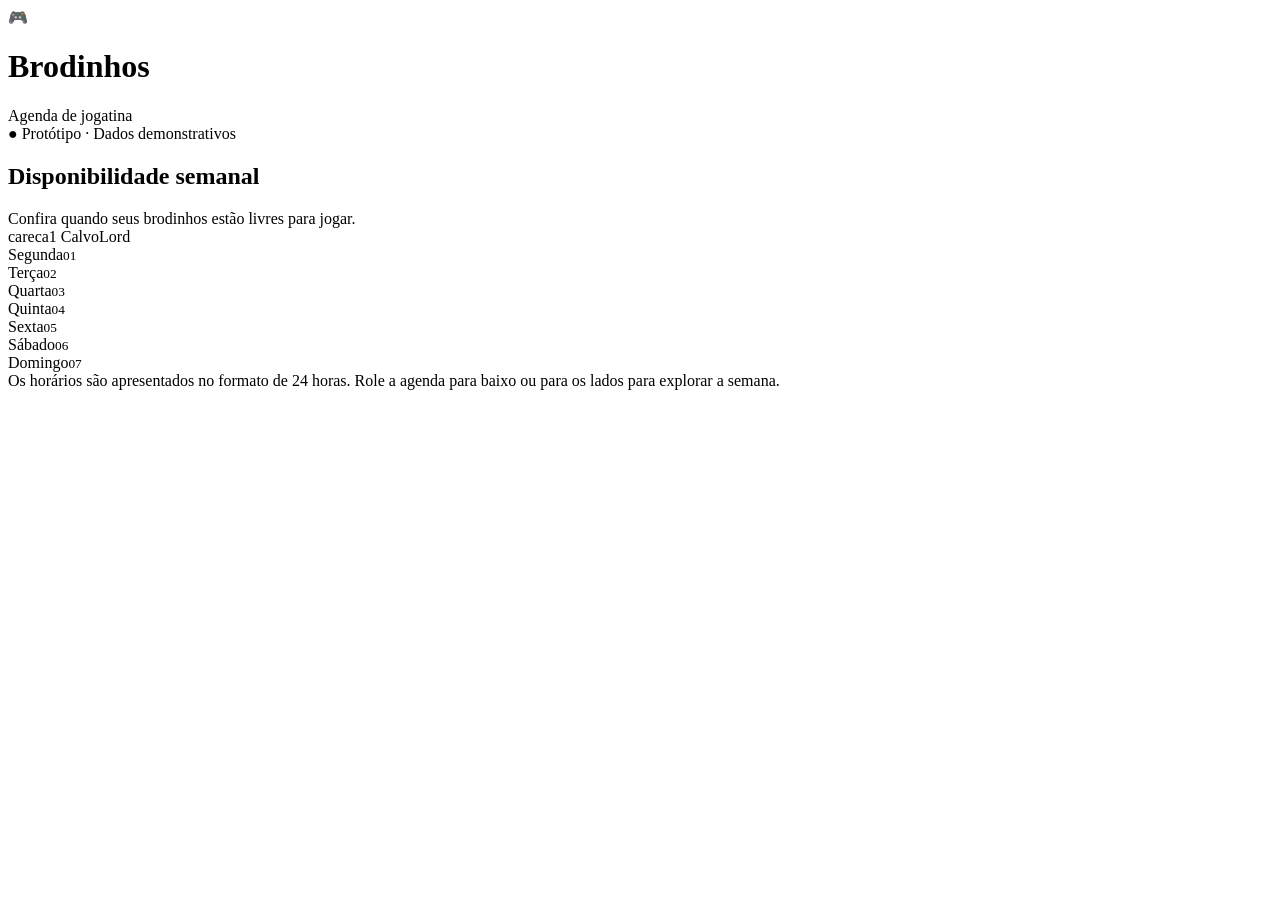
==== index.html @ 5d11ca83 "Initial files Initial preview of the CalvoScheduler System" ====
<!DOCTYPE html>
<html lang="pt-BR">
<head>
<meta charset="UTF-8">
<meta name="viewport" content="width=device-width, initial-scale=1">
<title>Brodinhos | Agenda de Jogatina</title>
<link rel="stylesheet" href="styles.css">
</head>
<body>
<header>
  <div class="brand">
    <div class="logo">🎮</div>
    <div>
      <h1>Brodinhos</h1>
      <div class="subtitle">Agenda de jogatina</div>
    </div>
  </div>
  <div class="status">● Protótipo · Dados demonstrativos</div>
</header>
<main>
  <div class="toolbar">
    <div>
      <h2>Disponibilidade semanal</h2>
      <div class="description">Confira quando seus brodinhos estão livres para jogar.</div>
    </div>
    <div class="legend">
      <span><i class="dot purple"></i>careca1</span>
      <span><i class="dot blue"></i>CalvoLord</span>
    </div>
  </div>
  <div class="calendar">
    <div class="grid" id="calendar">
      <div class="time-head"></div>
      <div class="day-head">Segunda<small>01</small></div>
      <div class="day-head">Terça<small>02</small></div>
      <div class="day-head">Quarta<small>03</small></div>
      <div class="day-head">Quinta<small>04</small></div>
      <div class="day-head">Sexta<small>05</small></div>
      <div class="day-head">Sábado<small>06</small></div>
      <div class="day-head">Domingo<small>07</small></div>
      <div class="time-labels" id="times"></div>
    </div>
  </div>
  <footer>Os horários são apresentados no formato de 24 horas. Role a agenda para baixo ou para os lados para explorar a semana.</footer>
</main>
<script src="script.js"></script>
</body>
</html>
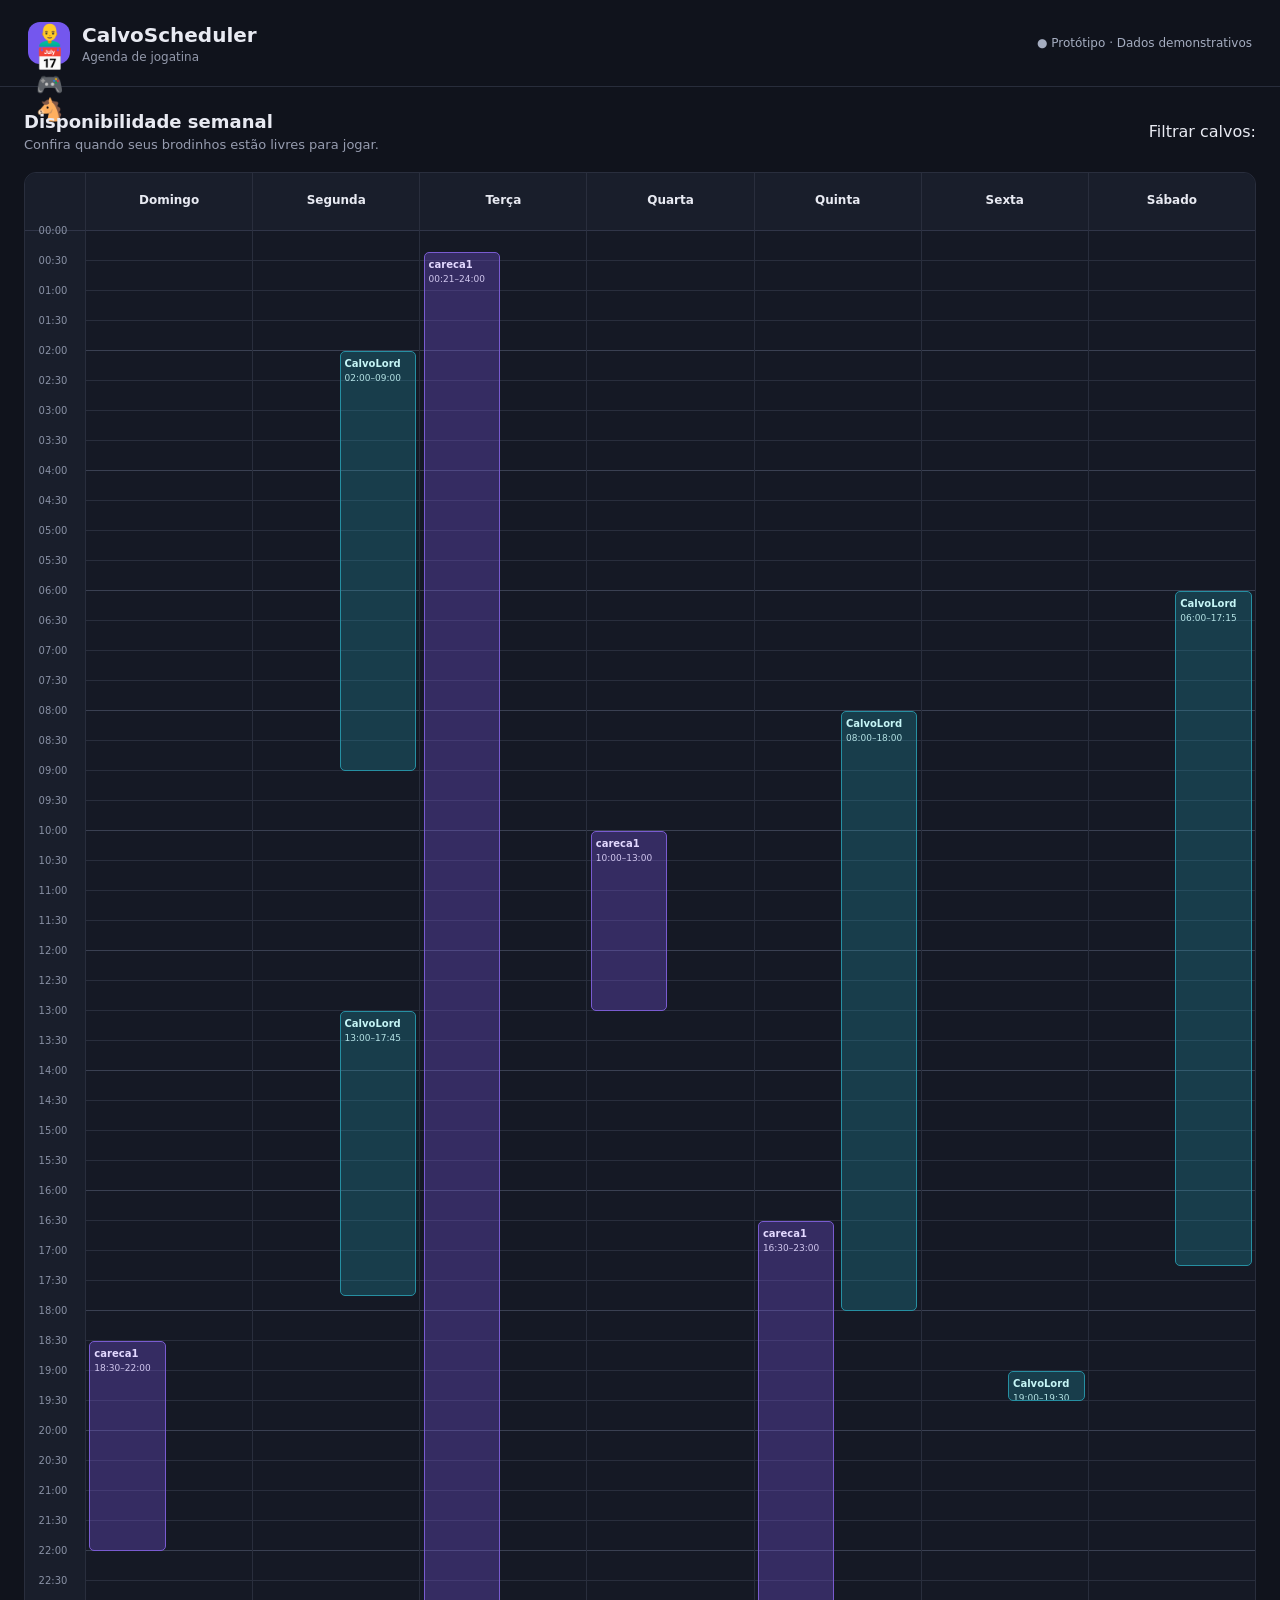
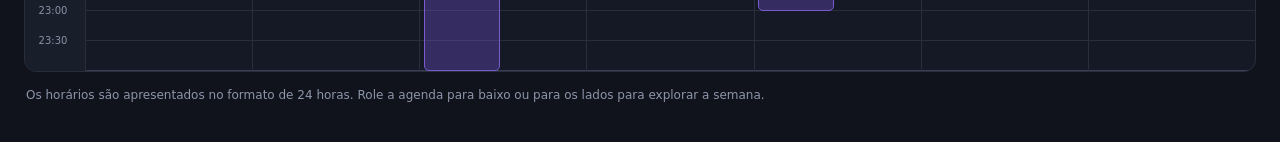
==== commit c5da492d: "Update index.html Updating initial file to latest version" ====
--- a/index.html
+++ b/index.html
@@ -3,15 +3,20 @@
 <head>
 <meta charset="UTF-8">
 <meta name="viewport" content="width=device-width, initial-scale=1">
-<title>Brodinhos | Agenda de Jogatina</title>
-<link rel="stylesheet" href="styles.css">
+<title>CalvoScheduler | Agenda de Jogatina</title>
+<link rel="stylesheet" href="css/styles.css">
 </head>
 <body>
 <header>
   <div class="brand">
-    <div class="logo">🎮</div>
+    <div class="logo">
+        <span class="logo-tl">👨‍🦲</span>
+        <span class="logo-tr">📅</span>
+        <span class="logo-bl">🎮</span>
+        <span class="logo-br">🐴</span>
+    </div>
     <div>
-      <h1>Brodinhos</h1>
+      <h1>CalvoScheduler</h1>
       <div class="subtitle">Agenda de jogatina</div>
     </div>
   </div>
@@ -23,26 +28,26 @@
       <h2>Disponibilidade semanal</h2>
       <div class="description">Confira quando seus brodinhos estão livres para jogar.</div>
     </div>
-    <div class="legend">
-      <span><i class="dot purple"></i>careca1</span>
-      <span><i class="dot blue"></i>CalvoLord</span>
+    <div class="filter-container">
+        <div class="filter-title">Filtrar calvos:</div>
+        <div class="legend" id="legend"></div>
     </div>
   </div>
   <div class="calendar">
     <div class="grid" id="calendar">
-      <div class="time-head"></div>
-      <div class="day-head">Segunda<small>01</small></div>
-      <div class="day-head">Terça<small>02</small></div>
-      <div class="day-head">Quarta<small>03</small></div>
-      <div class="day-head">Quinta<small>04</small></div>
-      <div class="day-head">Sexta<small>05</small></div>
-      <div class="day-head">Sábado<small>06</small></div>
-      <div class="day-head">Domingo<small>07</small></div>
-      <div class="time-labels" id="times"></div>
+        <div class="time-head"></div>
+        <div class="day-head">Domingo<small></small></div>
+        <div class="day-head">Segunda<small></small></div>
+        <div class="day-head">Terça<small></small></div>
+        <div class="day-head">Quarta<small></small></div>
+        <div class="day-head">Quinta<small></small></div>
+        <div class="day-head">Sexta<small></small></div>
+        <div class="day-head">Sábado<small></small></div>
+        <div class="time-labels" id="times"></div>
     </div>
   </div>
   <footer>Os horários são apresentados no formato de 24 horas. Role a agenda para baixo ou para os lados para explorar a semana.</footer>
 </main>
-<script src="script.js"></script>
+<script src="js/script.js"></script>
 </body>
-</html>+</html>
--- a/css/styles.css
+++ b/css/styles.css
@@ -0,0 +1,94 @@
+* { box-sizing: border-box; }
+body {
+  margin: 0; background: #10131c; color: #e8eaf2;
+  font-family: Inter, system-ui, -apple-system, sans-serif;
+}
+header {
+  padding: 22px 28px; display: flex; align-items: center;
+  justify-content: space-between; border-bottom: 1px solid #282d3b;
+  gap: 12px;
+}
+.brand { display: flex; align-items: center; gap: 12px; }
+.logo {
+  width: 42px; height: 42px; display: grid; place-items: center;
+  border-radius: 12px; background: #7457ee; font-size: 22px;
+}
+h1 { font-size: 20px; margin: 0; }
+.subtitle { color: #9399ab; font-size: 12px; margin-top: 3px; }
+.status { color: #a5adc0; font-size: 12px; }
+main { max-width: 1500px; margin: auto; padding: 24px; }
+.toolbar {
+  display: flex; align-items: center; justify-content: space-between;
+  flex-wrap: wrap; gap: 16px; margin-bottom: 20px;
+}
+h2 { font-size: 18px; margin: 0 0 5px; }
+.description { color: #969caf; font-size: 13px; }
+.legend { display: flex; gap: 18px; flex-wrap: wrap; }
+.legend span { display: flex; align-items: center; gap: 8px; font-size: 13px; }
+.dot { width: 10px; height: 10px; border-radius: 3px; }
+.purple { background: #9879ff; }
+.blue { background: #31b6c9; }
+.calendar {
+  border: 1px solid #292e3d; border-radius: 12px;
+  overflow: auto; background: #151925;
+}
+.grid {
+  display: grid; grid-template-columns: 60px repeat(7, minmax(105px, 1fr));
+  min-width: 850px;
+}
+.day-head {
+  position: sticky; top: 0; z-index: 5; background: #191e2b;
+  height: 58px; display: flex; flex-direction: column;
+  justify-content: center; align-items: center;
+  border-bottom: 1px solid #303548; border-left: 1px solid #292e3d;
+  font-size: 12px; font-weight: 650; gap: 3px;
+}
+.day-head small { color: #8f96a9; font-size: 10px; font-weight: 400; }
+.time-head { background: #191e2b; border-bottom: 1px solid #303548; }
+.time-labels {
+  display: grid; grid-template-rows: repeat(48, 30px);
+  background: #191e2b;
+}
+.time-label {
+  color: #8991a5; font-size: 10px; text-align: center;
+  transform: translateY(-6px); padding-right: 4px;
+}
+.day {
+  position: relative; height: 1440px;
+  border-left: 1px solid #292e3d;
+  background-image: repeating-linear-gradient(
+    to bottom, transparent 0, transparent 29px,
+    #292e3d 29px, #292e3d 30px
+  );
+}
+.day::after {
+  content: ""; position: absolute; inset: 0; pointer-events: none;
+  background: repeating-linear-gradient(to bottom,
+    transparent 0, transparent 119px, #3a4052 119px, #3a4052 120px);
+}
+.event {
+  position: absolute; z-index: 2; border-radius: 5px;
+  padding: 5px 4px; overflow: hidden;
+  font-size: 10px; line-height: 1.35; font-weight: 600;
+  border: 1px solid transparent; min-height: 16px;
+}
+.event strong { display: block; font-size: 10px; }
+.event small { font-size: 9px; font-weight: 400; opacity: .9; }
+.event.careca {
+  color: #e3d9ff; background: rgba(123, 86, 228, .32);
+  border-color: #795bd0;
+}
+.event.calvo {
+  color: #c6f5f6; background: rgba(32, 164, 185, .26);
+  border-color: #268fa2;
+}
+.event.all-day { background: rgba(123, 86, 228, .22); }
+footer {
+  padding: 16px 2px; color: #8d95a9; font-size: 12px;
+}
+@media(max-width:600px) {
+  header { padding: 16px; }
+  main { padding: 16px 10px; }
+  .status { display: none; }
+  .grid { grid-template-columns: 48px repeat(7, minmax(100px, 1fr)); }
+}
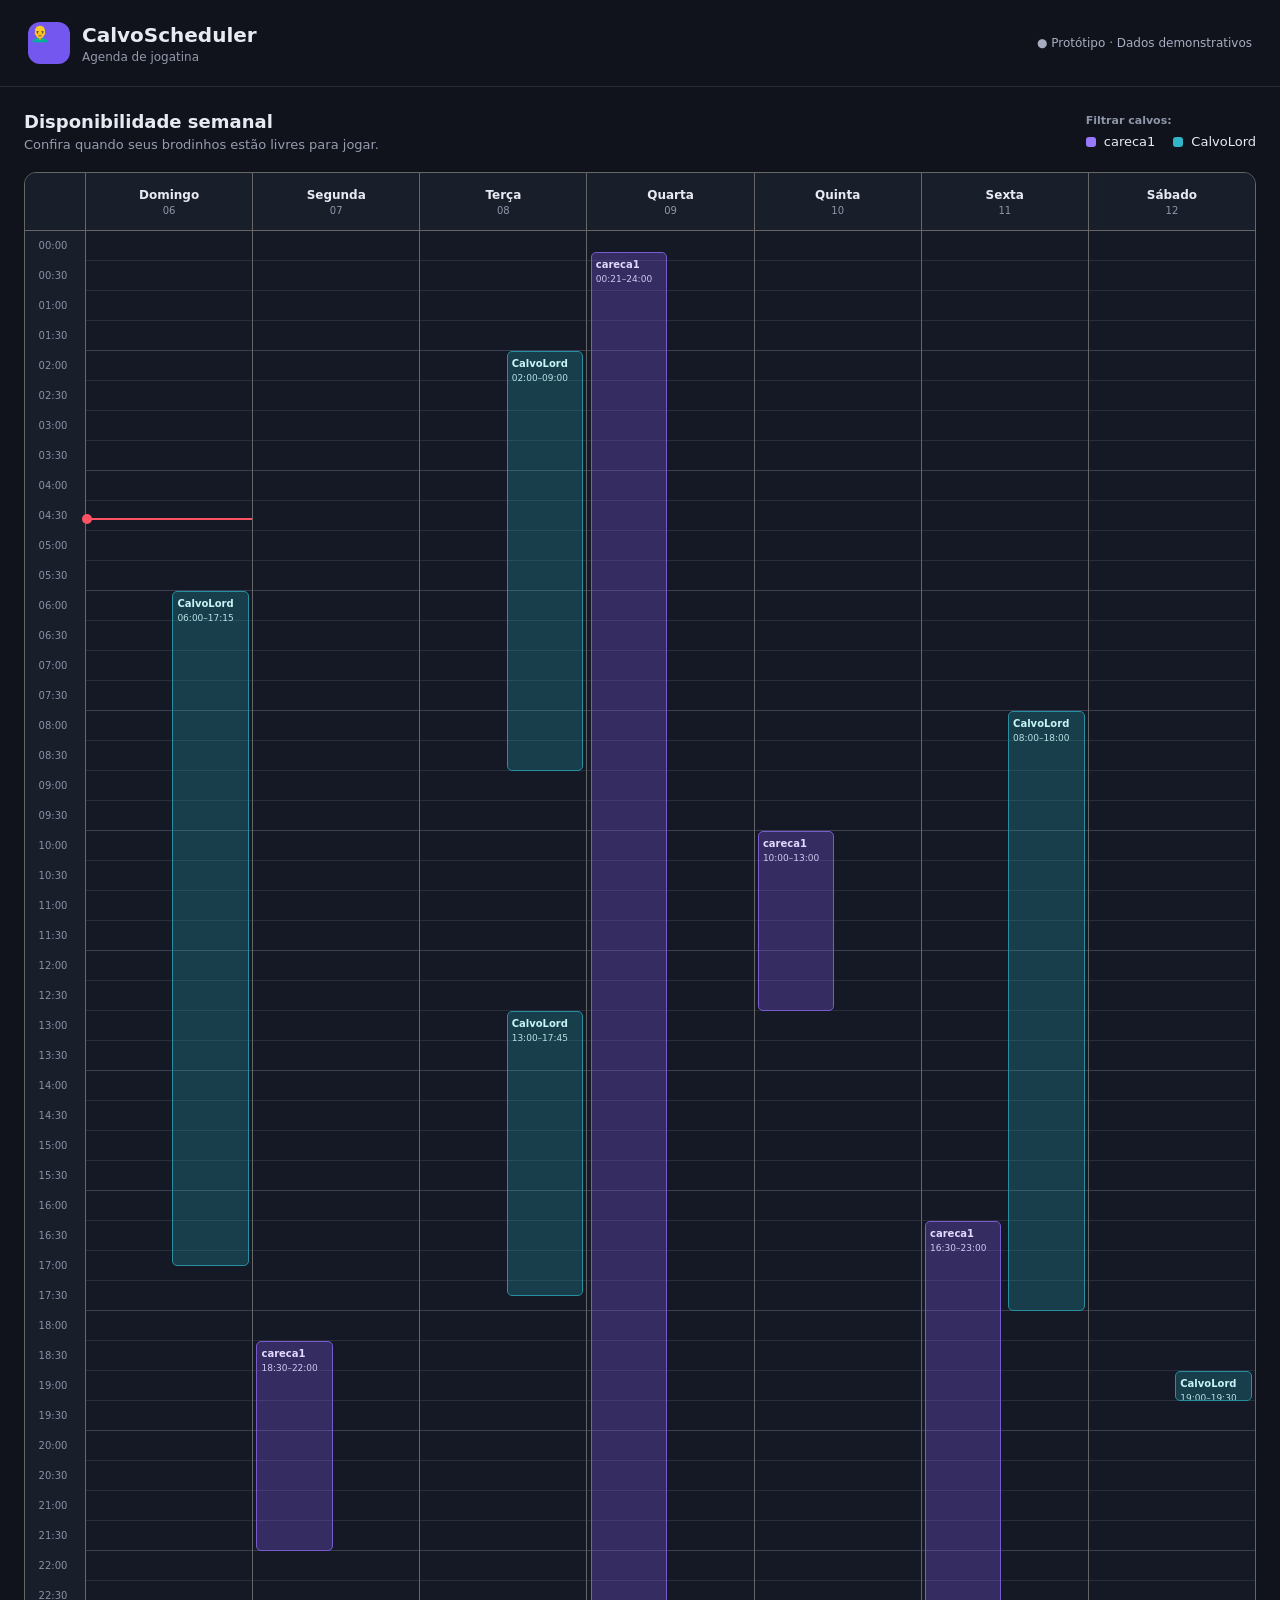
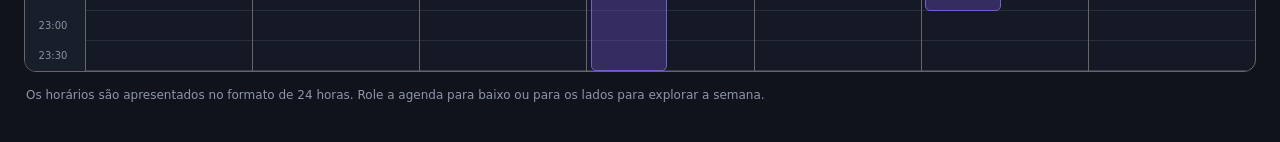
==== commit 00dfa5d1: "Update index.html" ====
--- a/index.html
+++ b/index.html
@@ -11,9 +11,9 @@
   <div class="brand">
     <div class="logo">
         <span class="logo-tl">👨‍🦲</span>
-        <span class="logo-tr">📅</span>
-        <span class="logo-bl">🎮</span>
-        <span class="logo-br">🐴</span>
+        <!-- <span class="logo-tr">📅</span> -->
+        <!-- <span class="logo-bl">🎮</span> -->
+        <!-- <span class="logo-br">🐴</span> -->
     </div>
     <div>
       <h1>CalvoScheduler</h1>
--- a/css/styles.css
+++ b/css/styles.css
@@ -10,8 +10,38 @@
 }
 .brand { display: flex; align-items: center; gap: 12px; }
 .logo {
-  width: 42px; height: 42px; display: grid; place-items: center;
-  border-radius: 12px; background: #7457ee; font-size: 22px;
+  width: 42px;
+  height: 42px;
+  position: relative;
+  border-radius: 12px;
+  background: #7457ee;
+  overflow: hidden;
+}
+
+.logo span {
+  position: absolute;
+  font-size: 16px;
+  line-height: 1;
+}
+
+.logo-tl {
+  top: 4px;
+  left: 2px;
+}
+
+.logo-tr {
+  top: 4px;
+  right: 2px;
+}
+
+.logo-bl {
+  bottom: 4px;
+  left: 2px;
+}
+
+.logo-br {
+  bottom: 4px;
+  right: 2px;
 }
 h1 { font-size: 20px; margin: 0; }
 .subtitle { color: #9399ab; font-size: 12px; margin-top: 3px; }
@@ -23,39 +53,77 @@
 }
 h2 { font-size: 18px; margin: 0 0 5px; }
 .description { color: #969caf; font-size: 13px; }
-.legend { display: flex; gap: 18px; flex-wrap: wrap; }
+.legend {
+  display: flex;
+  gap: 18px;
+  flex-wrap: wrap;
+}
+
+.legend-filter {
+  display: flex;
+  align-items: center;
+  gap: 8px;
+  font-size: 13px;
+  cursor: pointer;
+  user-select: none;
+}
+
+.legend-filter input {
+  position: absolute;
+  opacity: 0;
+  pointer-events: none;
+}
+
+.legend-filter .dot {
+  width: 10px;
+  height: 10px;
+  border-radius: 3px;
+  transition: opacity .2s, transform .2s;
+}
+
+.legend-filter input:not(:checked) + .dot {
+  opacity: .25;
+  transform: scale(.8);
+}
+
+.legend-filter input:not(:checked) ~ .legend-name {
+  color: #666b7c;
+  text-decoration: line-through;
+}
 .legend span { display: flex; align-items: center; gap: 8px; font-size: 13px; }
 .dot { width: 10px; height: 10px; border-radius: 3px; }
 .purple { background: #9879ff; }
 .blue { background: #31b6c9; }
 .calendar {
-  border: 1px solid #292e3d; border-radius: 12px;
+  border: 1px solid #666666; border-radius: 12px;
   overflow: auto; background: #151925;
 }
 .grid {
-  display: grid; grid-template-columns: 60px repeat(7, minmax(105px, 1fr));
+    display: grid;
+  grid-template-columns: 60px repeat(7, minmax(105px, 1fr));
+  grid-template-rows: 58px 1440px;
   min-width: 850px;
 }
 .day-head {
   position: sticky; top: 0; z-index: 5; background: #191e2b;
   height: 58px; display: flex; flex-direction: column;
   justify-content: center; align-items: center;
-  border-bottom: 1px solid #303548; border-left: 1px solid #292e3d;
+  border-bottom: 1px solid #666666; border-left: 1px solid #666666;
   font-size: 12px; font-weight: 650; gap: 3px;
 }
 .day-head small { color: #8f96a9; font-size: 10px; font-weight: 400; }
-.time-head { background: #191e2b; border-bottom: 1px solid #303548; }
+.time-head { background: #191e2b; border-bottom: 1px solid #666666; }
 .time-labels {
   display: grid; grid-template-rows: repeat(48, 30px);
   background: #191e2b;
 }
 .time-label {
   color: #8991a5; font-size: 10px; text-align: center;
-  transform: translateY(-6px); padding-right: 4px;
+  transform: translateY(-6px); padding-right: 4px; padding-top: 15px;
 }
 .day {
   position: relative; height: 1440px;
-  border-left: 1px solid #292e3d;
+  border-left: 1px solid #666666;
   background-image: repeating-linear-gradient(
     to bottom, transparent 0, transparent 29px,
     #292e3d 29px, #292e3d 30px
@@ -91,4 +159,37 @@
   main { padding: 16px 10px; }
   .status { display: none; }
   .grid { grid-template-columns: 48px repeat(7, minmax(100px, 1fr)); }
-}+}
+.current-time-line {
+  position: absolute;
+  left: 0;
+  right: 0;
+  height: 2px;
+  background: #ff5263;
+  z-index: 4;
+  pointer-events: none;
+  display: none;
+}
+
+.current-time-line::before {
+  content: "";
+  position: absolute;
+  left: -4px;
+  top: -4px;
+  width: 10px;
+  height: 10px;
+  border-radius: 50%;
+  background: #ff5263;
+}
+
+.filter-container {
+  display: flex;
+  flex-direction: column;
+  gap: 7px;
+}
+
+.filter-title {
+  color: #8f96a9;
+  font-size: 11px;
+  font-weight: 600;
+}
